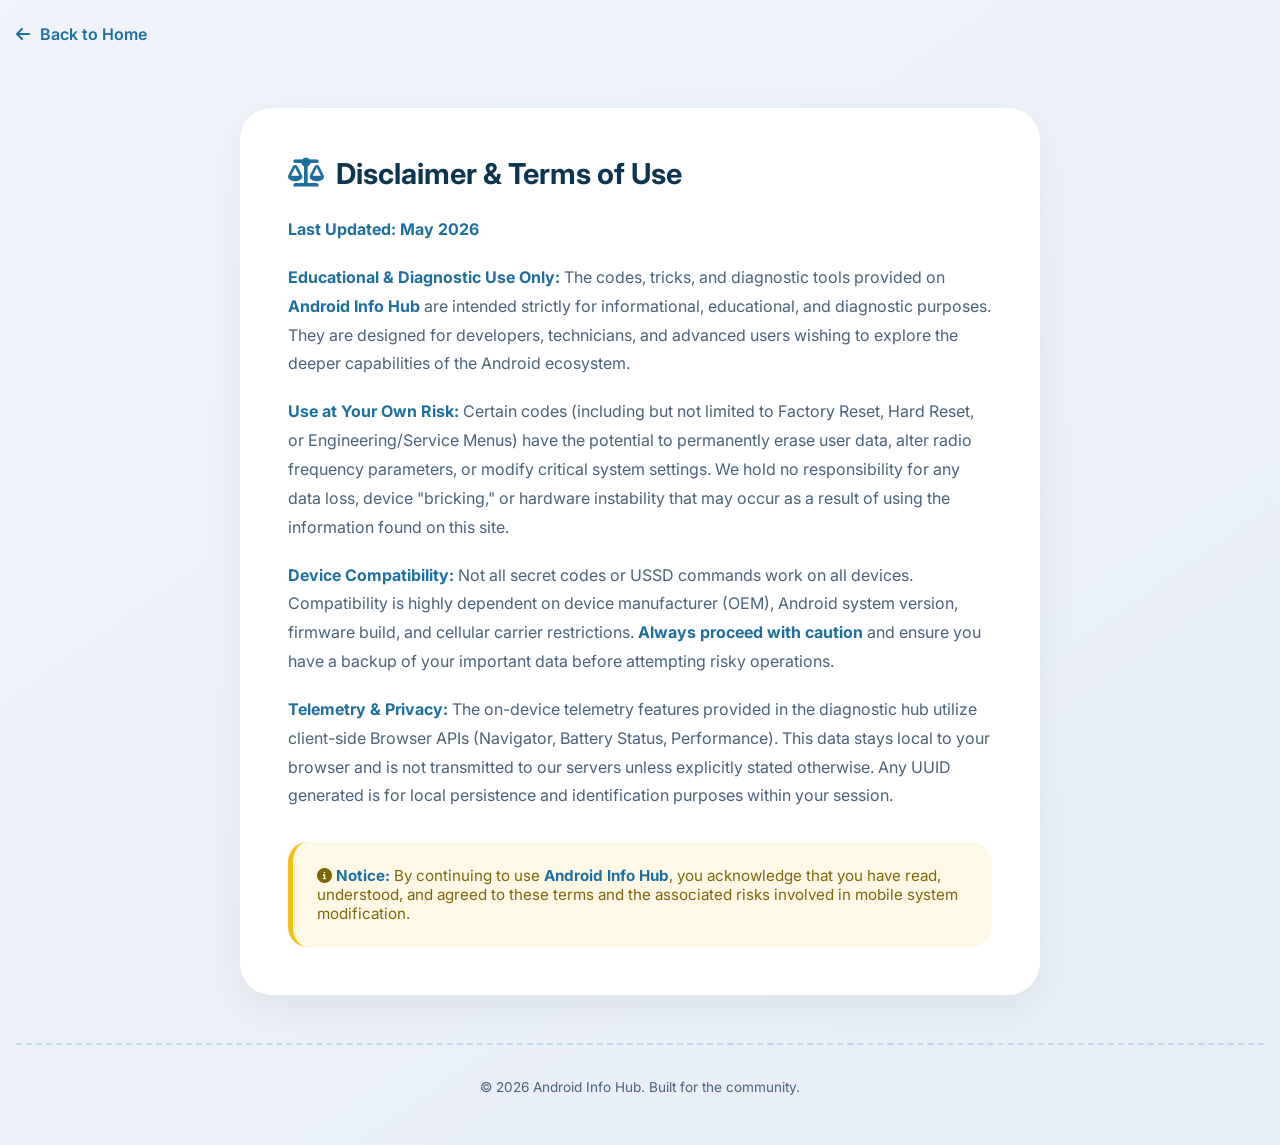
==== disclaimer.html @ 7bdaeedd "updates" ====
<!DOCTYPE html>
<html lang="en">
<head>
    <meta charset="UTF-8">
    <meta name="viewport" content="width=device-width, initial-scale=1.0, viewport-fit=cover">
    <title>Disclaimer & Terms - Android Info Hub</title>
    <link rel="stylesheet" href="https://cdnjs.cloudflare.com/ajax/libs/font-awesome/6.0.0-beta3/css/all.min.css">
    <link href="https://fonts.googleapis.com/css2?family=Inter:opsz,wght@14..32,400;14..32,500;14..32,600;14..32,700&display=swap" rel="stylesheet">
    <link rel="stylesheet" href="style.css">
    <style>
        .disclaimer-page {
            max-width: 800px;
            margin: 2rem auto;
            background: white;
            padding: 3rem;
            border-radius: 32px;
            box-shadow: 0 12px 40px rgba(0,0,0,0.06);
        }
        .back-home {
            display: inline-flex;
            align-items: center;
            gap: 10px;
            color: #1e6f9f;
            text-decoration: none;
            font-weight: 600;
            margin-bottom: 2rem;
            transition: 0.2s;
        }
        .back-home:hover {
            transform: translateX(-5px);
            color: #0d3550;
        }
        h2 {
            color: #0d3550;
            margin-bottom: 1.5rem;
            font-size: 1.8rem;
            display: flex;
            align-items: center;
            gap: 12px;
        }
        .legal-content p {
            line-height: 1.8;
            color: #4a627a;
            margin-bottom: 1.2rem;
        }
        .legal-content strong {
            color: #1e6f9f;
        }
        .notice-box {
            margin-top: 2rem;
            padding: 1.5rem;
            background: #fef9e7;
            border-radius: 20px;
            border-left: 5px solid #f1c40f;
            color: #7d6608;
            font-size: 0.95rem;
        }
    </style>
</head>
<body>
    <div class="container">
        <a href="index.html" class="back-home"><i class="fas fa-arrow-left"></i> Back to Home</a>
        
        <div class="disclaimer-page">
            <h2><i class="fas fa-balance-scale" style="color: #1e6f9f;"></i> Disclaimer & Terms of Use</h2>
            
            <div class="legal-content">
                <p><strong>Last Updated: May 2026</strong></p>
                
                <p><strong>Educational & Diagnostic Use Only:</strong> 
                The codes, tricks, and diagnostic tools provided on <strong>Android Info Hub</strong> are intended strictly for informational, educational, and diagnostic purposes. They are designed for developers, technicians, and advanced users wishing to explore the deeper capabilities of the Android ecosystem.</p>
                
                <p><strong>Use at Your Own Risk:</strong> 
                Certain codes (including but not limited to Factory Reset, Hard Reset, or Engineering/Service Menus) have the potential to permanently erase user data, alter radio frequency parameters, or modify critical system settings. We hold no responsibility for any data loss, device "bricking," or hardware instability that may occur as a result of using the information found on this site.</p>
                
                <p><strong>Device Compatibility:</strong> 
                Not all secret codes or USSD commands work on all devices. Compatibility is highly dependent on device manufacturer (OEM), Android system version, firmware build, and cellular carrier restrictions. <strong>Always proceed with caution</strong> and ensure you have a backup of your important data before attempting risky operations.</p>
                
                <p><strong>Telemetry & Privacy:</strong> 
                The on-device telemetry features provided in the diagnostic hub utilize client-side Browser APIs (Navigator, Battery Status, Performance). This data stays local to your browser and is not transmitted to our servers unless explicitly stated otherwise. Any UUID generated is for local persistence and identification purposes within your session.</p>

                <div class="notice-box">
                    <i class="fas fa-info-circle"></i> <strong>Notice:</strong> 
                    By continuing to use <strong>Android Info Hub</strong>, you acknowledge that you have read, understood, and agreed to these terms and the associated risks involved in mobile system modification.
                </div>
            </div>
        </div>
        
        <footer class="main-footer" style="margin-top: 3rem; text-align: center;">
            <p>&copy; 2026 Android Info Hub. Built for the community.</p>
        </footer>
    </div>
</body>
</html>
---- style.css ----
* {
            margin: 0;
            padding: 0;
            box-sizing: border-box;
        }

        body {
            font-family: 'Inter', sans-serif;
            background: linear-gradient(145deg, #f0f4fa 0%, #e6edf4 100%);
            color: #1a2c3e;
            padding: 1.5rem 1rem 3rem;
            min-height: 100vh;
        }
    /*typewriter effect styling*/
    .hero-typewriter-line {
        display: flex;
        justify-content: center;
        align-items: center;
        margin-top: 0.9rem;
        font-size: 1.3rem;
        font-weight: 700;
        letter-spacing: 0.5px;
        min-height: 2rem;
    }
    .hero-typed {
        animation: colorCycle 3s linear infinite;
    }
    @keyframes colorCycle {
        0%   { color: #1e6f9f; }
        14%  { color: #9b27af; }
        28%  { color: #e67e22; }
        42%  { color: #27ae60; }
        57%  { color: #e74c3c; }
        71%  { color: #2980b9; }
        85%  { color: #f39c12; }
        100% { color: #1e6f9f; }
    }
    .hero-cursor {
        display: inline-block;
        color: #2a8bbf;
        font-weight: 200;
        font-size: 1.3rem;
        animation: cursorBlink 0.75s step-end infinite;
        margin-left: 2px;
    }
    @keyframes cursorBlink {
        0%, 100% { opacity: 1; }
        50% { opacity: 0; }
    }
    /*--end of styling*/    

        .container {
            max-width: 1300px;
            margin: 0 auto;
        }

        .hero {
            text-align: center;
            margin-bottom: 2rem;
        }
        .hero h1 {
            font-weight: 700;
            font-size: 2.2rem;
            background: linear-gradient(135deg, #0b2b3b, #1b4f6e);
            -webkit-background-clip: text;
            background-clip: text;
            color: transparent;
            letter-spacing: -0.3px;
            display: inline-flex;
            align-items: center;
            gap: 12px;
        }
        .hero h1 i {
            background: none;
            -webkit-background-clip: unset;
            background-clip: unset;
            color: #1e6f9f;
            font-size: 2rem;
        }
        .hero p {
            color: #2c5368;
            max-width: 680px;
            margin: 0.7rem auto 0;
            font-weight: 500;
            background: rgba(255,255,240,0.6);
            backdrop-filter: blur(2px);
            padding: 0.5rem 1rem;
            border-radius: 60px;
            display: inline-block;
        }
        /* nav-wrapper acts as a sticky header, containing topbar + tabs-nav */
        .nav-wrapper {
            position: sticky;
            top: 0;
            z-index: 900;
            background: linear-gradient(145deg, #f0f4fa 0%, #e6edf4 100%);
            margin-top: -1.5rem;
            padding-top: 1.5rem;
            margin-bottom: 0;
        }
        /* topbar and hamburger for small screens */
        .topbar {
            display: flex;
            align-items: center;
            justify-content: space-between;
            gap: 12px;
            margin-bottom: 1rem;
        }
        .hamburger {
            background: #1e6f9f;
            color: white;
            border: none;
            padding: 10px 14px;
            border-radius: 10px;
            cursor: pointer;
            font-size: 1.1rem;
            display: none; /* shown only on small screens */
            align-items: center;
            justify-content: center;
        }
        .topbar-brand {
            display: flex;
            align-items: center;
            gap: 10px;
        }
        .topbar-logo {
            width: 36px;
            height: 36px;
            background: linear-gradient(135deg, #0f5b7a, #2a8bbf);
            border-radius: 10px;
            display: flex;
            align-items: center;
            justify-content: center;
            color: white;
            font-size: 1.05rem;
            flex-shrink: 0;
        }
        .topbar-title { font-weight: 700; color: #0d3550; font-size: 1rem; }
        .disclaimer-badge {
            background: #ffecb3;
            border-left: 6px solid #f5a623;
            padding: 0.8rem 1.2rem;
            border-radius: 20px;
            font-size: 0.85rem;
            margin-bottom: 2rem;
            text-align: left;
            display: flex;
            gap: 12px;
            align-items: center;
            flex-wrap: wrap;
            box-shadow: 0 2px 6px rgba(0,0,0,0.03);
        }
        .disclaimer-badge i {
            font-size: 1.4rem;
            color: #e67e22;
        }

        .tabs-nav {
            display: flex;
            flex-wrap: nowrap; /* keep it on one row */
            overflow-x: auto; /* allow horizontal scroll if needed */
            gap: 0.5rem; /* smaller gap */
            margin-bottom: 1.5rem;
            border-bottom: 2px solid rgba(30, 111, 159, 0.2);
            padding-bottom: 0.5rem;
            justify-content: center;
            /* hide scrollbar */
            -ms-overflow-style: none;
            scrollbar-width: none;
        }
        .tabs-nav::-webkit-scrollbar {
            display: none;
        }
        .tab-btn {
            background: transparent;
            border: none;
            font-family: 'Inter', monospace;
            font-weight: 600;
            font-size: 0.85rem; /* Smaller text */
            padding: 0.5rem 1rem; /* Smaller padding */
            border-radius: 40px;
            cursor: pointer;
            transition: all 0.2s ease;
            color: #2c3e50;
            background: #ffffffcc;
            backdrop-filter: blur(4px);
            box-shadow: 0 1px 2px rgba(0,0,0,0.05);
            white-space: nowrap; /* Don't squish words inside button */
        }
        .tab-btn i {
            margin-right: 8px;
            font-size: 0.95rem;
        }
        .tab-btn.active {
            background: #1e6f9f;
            color: white;
            box-shadow: 0 8px 18px rgba(30,111,159,0.25);
        }
        .tab-btn:hover:not(.active) {
            background: #d9e6f2;
            transform: translateY(-1px);
        }

        .tab-pane {
            display: none;
            animation: fadeIn 0.25s ease;
        }
        .tab-pane.active-pane {
            display: block;

        .tricks-grid {
    display: grid;
    grid-template-columns: repeat(auto-fill, minmax(300px, 1fr));
    gap: 1.2rem;
    margin-top: 0.5rem;
}
.trick-card {
    background: #f8fafd;
    border-radius: 24px;
    padding: 1.2rem;
    border: 1px solid #e2edf7;
    transition: all 0.2s;
}
.trick-card:hover {
    transform: translateY(-3px);
    box-shadow: 0 8px 20px rgba(0,0,0,0.05);
}
.trick-title {
    font-weight: 700;
    font-size: 1.2rem;
    margin-bottom: 0.75rem;
    display: flex;
    align-items: center;
    gap: 10px;
    color: #1e6f9f;
}
.trick-desc {
    font-size: 0.9rem;
    color: #2c4b64;
    line-height: 1.4;
    margin-bottom: 0.8rem;
}
.trick-steps {
    background: #ffffff;
    border-radius: 16px;
    padding: 0.6rem 0.8rem;
    font-size: 0.8rem;
    color: #1a2c3e;
    border-left: 3px solid #1e6f9f;
}
.trick-steps summary {
    font-weight: 600;
    cursor: pointer;
    color: #0c4e6e;
}
.trick-steps p {
    margin-top: 0.5rem;
    margin-left: 0.5rem;
}

        }
        @keyframes fadeIn {
            from { opacity: 0; transform: translateY(8px);}
            to { opacity: 1; transform: translateY(0);}
        }

        .card-grid {
            display: flex;
            flex-direction: column;
            gap: 1.2rem;
        }
        .code-card {
            background: rgba(255,255,255,0.92);
            backdrop-filter: blur(2px);
            border-radius: 28px;
            padding: 1rem 1.2rem;
            box-shadow: 0 8px 20px rgba(0,0,0,0.05);
            transition: all 0.2s;
            border: 1px solid rgba(255,255,255,0.6);
            display: flex;
            align-items: center;
            justify-content: space-between;
            flex-wrap: wrap;
            gap: 12px;
        }
        .code-info {
            flex: 3;
        }
        .code-info .code {
            font-family: 'SF Mono', 'Fira Code', monospace;
            font-weight: 700;
            font-size: 1.2rem;
            letter-spacing: 0.5px;
            background: #eef3fc;
            display: inline-block;
            padding: 0.2rem 0.8rem;
            border-radius: 30px;
            color: #0c4e6e;
        }
        .code-info .desc {
            margin-top: 6px;
            font-size: 0.9rem;
            color: #2c4b64;
        }
        .compat-badge {
            display: inline-flex;
            align-items: center;
            gap: 6px;
            background: #e9f0f5;
            padding: 0.2rem 0.8rem;
            border-radius: 40px;
            font-size: 0.7rem;
            font-weight: 600;
            color: #1e5a7a;
            margin-top: 6px;
            margin-right: 8px;
            letter-spacing: -0.2px;
        }
        .compat-badge i {
            font-size: 0.7rem;
        }
        /* Actions row: like + share + copy */
        .card-actions {
            display: flex;
            align-items: center;
            gap: 8px;
            flex-shrink: 0;
            flex-wrap: wrap;
        }
        .action-btn {
            background: #eef2f7;
            border: none;
            width: 36px;
            height: 36px;
            border-radius: 50%;
            display: flex;
            align-items: center;
            justify-content: center;
            cursor: pointer;
            transition: all 0.2s ease;
            font-size: 1rem;
            color: #6d8faa;
        }
        .action-btn:hover {
            transform: scale(1.12);
        }
        .like-btn:hover { background: #ffe0e6; color: #e74c3c; }
        .like-btn.liked { background: #ffe0e6; color: #e74c3c; }
        .share-btn:hover { background: #d9f0ff; color: #0077b6; }
        .like-btn.pop {
            animation: popHeart 0.3s ease;
        }
        @keyframes popHeart {
            0%   { transform: scale(1); }
            50%  { transform: scale(1.4); }
            100% { transform: scale(1); }
        }
        .copy-btn {
            background: #eef2f7;
            border: none;
            padding: 8px 18px;
            border-radius: 60px;
            font-weight: 600;
            font-size: 0.8rem;
            font-family: inherit;
            cursor: pointer;
            transition: 0.2s;
            display: flex;
            align-items: center;
            gap: 8px;
            color: #1e6f9f;
        }
        .copy-btn i {
            font-size: 1rem;
        }
        .copy-btn:hover {
            background: #1e6f9f;
            color: white;
        }
        .warning-tag {
            background: #ffded5;
            border-radius: 40px;
            padding: 0.2rem 0.8rem;
            font-size: 0.7rem;
            font-weight: 700;
            color: #bd3c1a;
            margin-left: 8px;
            display: inline-block;
        }
        .danger-card {
            border-left: 6px solid #e03a3a;
            background: #fff8f0;
        }
        .info-panel {
            background: white;
            border-radius: 28px;
            padding: 1.4rem;
            box-shadow: 0 12px 28px rgba(0,0,0,0.08);
        }
        .info-grid {
            display: grid;
            grid-template-columns: repeat(auto-fit, minmax(240px, 1fr));
            gap: 1rem;
            margin: 1.2rem 0;
        }
        .info-item {
            background: #f8fafd;
            border-radius: 24px;
            padding: 1rem 1rem;
            border: 1px solid #e2edf7;
        }
        .info-label {
            font-weight: 600;
            font-size: 0.75rem;
            text-transform: uppercase;
            letter-spacing: 1px;
            color: #4f7a9e;
        }
        .info-value {
            font-weight: 700;
            font-size: 1.1rem;
            word-break: break-word;
            margin-top: 6px;
            color: #0d3550;
        }
        .refresh-btn {
            background: #1e6f9f;
            color: white;
            border: none;
            padding: 10px 24px;
            border-radius: 40px;
            font-weight: 600;
            cursor: pointer;
            transition: 0.2s;
            box-shadow: 0 4px 12px rgba(30,111,159,0.2);
        }
        .refresh-btn:hover {
            background: #15557a;
            transform: translateY(-2px);
        }

        /* TELEMETRY DASHBOARD STYLES */
        .telemetry-section {
            margin-bottom: 2rem;
            padding-bottom: 1rem;
            border-bottom: 1px solid #e1eaf3;
        }
        .telemetry-section:last-child {
            border-bottom: none;
        }
        .telemetry-section h4 {
            font-size: 1rem;
            color: #1a2c3e;
            margin-bottom: 1rem;
            display: flex;
            align-items: center;
            gap: 10px;
            font-weight: 700;
        }
        .telemetry-section h4 i {
            color: #1e6f9f;
        }

        /* Progress bars for metrics */
        .metric-progress-wrapper {
            margin-top: 8px;
            width: 100%;
        }
        .metric-progress-bar {
            height: 6px;
            background: #e1eaf3;
            border-radius: 10px;
            overflow: hidden;
            position: relative;
        }
        .metric-progress-fill {
            height: 100%;
            border-radius: 10px;
            transition: width 0.8s cubic-bezier(0.4, 0, 0.2, 1);
        }
        .fill-green { background: linear-gradient(90deg, #2ecc71, #27ae60); }
        .fill-yellow { background: linear-gradient(90deg, #f1c40f, #f39c12); }
        .fill-red { background: linear-gradient(90deg, #e74c3c, #c0392b); }
        .fill-blue { background: linear-gradient(90deg, #3498db, #2980b9); }

        /* Security Log Styles */
        .security-log-container {
            background: #1c262f;
            border-radius: 16px;
            padding: 1rem;
            max-height: 250px;
            overflow-y: auto;
            border: 1px solid #2c3e50;
            box-shadow: inset 0 2px 10px rgba(0,0,0,0.2);
        }
        .security-log {
            font-family: 'SF Mono', 'Fira Code', monospace;
            font-size: 0.8rem;
            line-height: 1.6;
            color: #a5b1c2;
        }
        .log-entry {
            display: flex;
            gap: 10px;
            margin-bottom: 4px;
            border-bottom: 1px solid #2d3436;
            padding-bottom: 4px;
        }
        .log-timestamp { color: #4b6584; white-space: nowrap; }
        .log-level { font-weight: 700; width: 60px; flex-shrink: 0; }
        .level-info { color: #45aaf2; }
        .level-success { color: #26de81; }
        .level-warning { color: #fed330; }
        .level-error { color: #eb3b5a; }
        .log-msg { color: #d1d8e0; }

        .info-grid {
            margin-top: 0.5rem;
            margin-bottom: 0.5rem;
        }

        /* BRANDS GRID STYLES */
        .brands-grid {
            display: grid;
            grid-template-columns: repeat(auto-fill, minmax(130px, 1fr));
            gap: 1.2rem;
            margin-bottom: 2rem;
        }
        .brand-card {
            background: #fff;
            border: 2px solid #e1eaf3;
            border-radius: 16px;
            padding: 1.5rem 1rem;
            text-align: center;
            cursor: pointer;
            transition: all 0.2s ease;
            box-shadow: 0 4px 12px rgba(20, 60, 90, 0.04);
            display: flex;
            flex-direction: column;
            align-items: center;
            gap: 0.5rem;
        }
        .brand-card i {
            font-size: 2rem;
            color: #1e6f9f;
        }
        .brand-card span {
            font-weight: 700;
            color: #2c3e50;
            font-size: 1rem;
        }
        .brand-card:hover {
            transform: translateY(-4px);
            border-color: #1e6f9f;
            box-shadow: 0 8px 20px rgba(30, 111, 159, 0.12);
        }
        .brand-header {
            display: flex;
            align-items: center;
            gap: 1rem;
            margin-bottom: 1.5rem;
        }
        .back-btn {
            background: #eef2f7;
            border-radius: 50%;
            width: 40px;
            height: 40px;
            font-size: 1.1rem;
        }
        .back-btn:hover {
            background: #dee6f0;
            transform: translateX(-3px);
        }
        .brand-title {
            font-size: 1.3rem;
            color: #0d3550;
            margin: 0;
        }

        .main-footer {
            margin-top: 3rem;
            border-top: 2px dashed #bfd9ec;
            padding-top: 2rem;
            color: #4a627a;
            font-size: 0.85rem;
            line-height: 1.5;
        }
        .footer-disclaimer {
            background: #f8fafd;
            border: 1px solid #d3e3f2;
            border-radius: 20px;
            padding: 1.5rem;
            margin-bottom: 1.5rem;
        }
        .footer-disclaimer h4 {
            color: #bd3c1a;
            margin-bottom: 0.8rem;
            display: flex;
            align-items: center;
            gap: 8px;
            font-size: 1rem;
        }
        .footer-disclaimer p {
            margin-bottom: 0.6rem;
        }
        .footer-disclaimer p:last-child {
            margin-bottom: 0;
        }
        .footer-disclaimer strong {
            color: #1e6f9f;
        }
        .footer-bottom {
            text-align: center;
            color: #6d8faa;
            font-size: 0.8rem;
        }
        @media (max-width: 600px) {
            body { padding: 1rem; }
            .code-card { flex-direction: column; align-items: flex-start; }
            .copy-btn { align-self: flex-end; }
            .tab-btn { padding: 0.5rem 1rem; font-size: 0.85rem;}
        }
        @media (max-width: 900px) {
            .tabs-nav { justify-content: flex-start; gap: 0.5rem; overflow-x: auto; }
        }
        @media (max-width: 700px) {
            .hamburger { display: inline-flex; align-items: center; justify-content: center; }
            .tabs-nav {
                display: none;
                position: absolute;
                top: 100%;
                left: 0;
                width: 100%;
                z-index: 100;
                background: #fff;
                border-radius: 0 0 16px 16px;
                box-shadow: 0 8px 24px rgba(0,0,0,0.12);
                padding: 0.5rem 0.5rem 0.8rem;
            }
            .tabs-nav.open {
                display: flex;
                flex-direction: column;
                gap: 0.4rem;
            }
            .tab-btn { width: 100%; text-align: left; padding-left: 14px; border-radius: 12px; }
            .topbar { justify-content: space-between; margin-bottom: 0; }
            .nav-wrapper { margin-bottom: 1rem; }
            .global-search { width: 100%; padding: 10px 12px; border-radius: 999px; border: 1px solid #d3e3f2; }
        }

        .global-search { width: 640px; max-width: calc(100% - 40px); padding: 10px 14px; border-radius: 999px; border: 1px solid #e6f0f8; box-shadow: 0 6px 18px rgba(28,67,95,0.06); font-size: 0.95rem; }
        /* Responsive images and embedded content */
        .info-panel img,
        .trick-card img,
        .card-grid img,
        .tricks-grid img,
        .code-card img {
            max-width: 100%;
            height: auto;
            display: block;
            margin: 0.75rem auto;
            border-radius: 12px;
        }
        /* Tighter layout for images inside trick cards */
        .trick-card img { width: 100%; object-fit: cover; }

        /* Make the iframe less tall on small screens so it doesn't push content awkwardly */
        #phoneCodesTab iframe {
            width: 100%;
            height: 600px;
            border: 0;
            border-radius: 12px;
        }
        @media (max-width: 700px) {
            #phoneCodesTab iframe { height: 340px; }
            .hero h1 { font-size: 1.4rem; }
            .hero p { font-size: 0.92rem; max-width: 92%; }
            .disclaimer-badge { font-size: 0.8rem; padding: 0.6rem; }
            .trick-card { padding: 0.9rem; border-radius: 18px; }
            .info-panel { padding: 1rem; }
        }
        .toast-msg {
            position: fixed;
            bottom: 20px;
            left: 50%;
            transform: translateX(-50%);
            background: #1e2f3b;
            color: white;
            padding: 8px 20px;
            border-radius: 50px;
            font-size: 0.85rem;
            z-index: 1000;
            opacity: 0;
            transition: 0.2s;
            pointer-events: none;
        }

        .legal-link {
            color: #1e6f9f;
            text-decoration: none;
            font-weight: 600;
            cursor: pointer;
            margin: 0 10px;
            transition: color 0.2s;
            border-bottom: 1px dashed transparent;
        }
        .legal-link:hover {
            color: #0d3550;
            border-bottom-color: #0d3550;
        }
        .footer-links {
            margin-top: 1rem;
            display: flex;
            justify-content: center;
            flex-wrap: wrap;
            gap: 12px;
        }
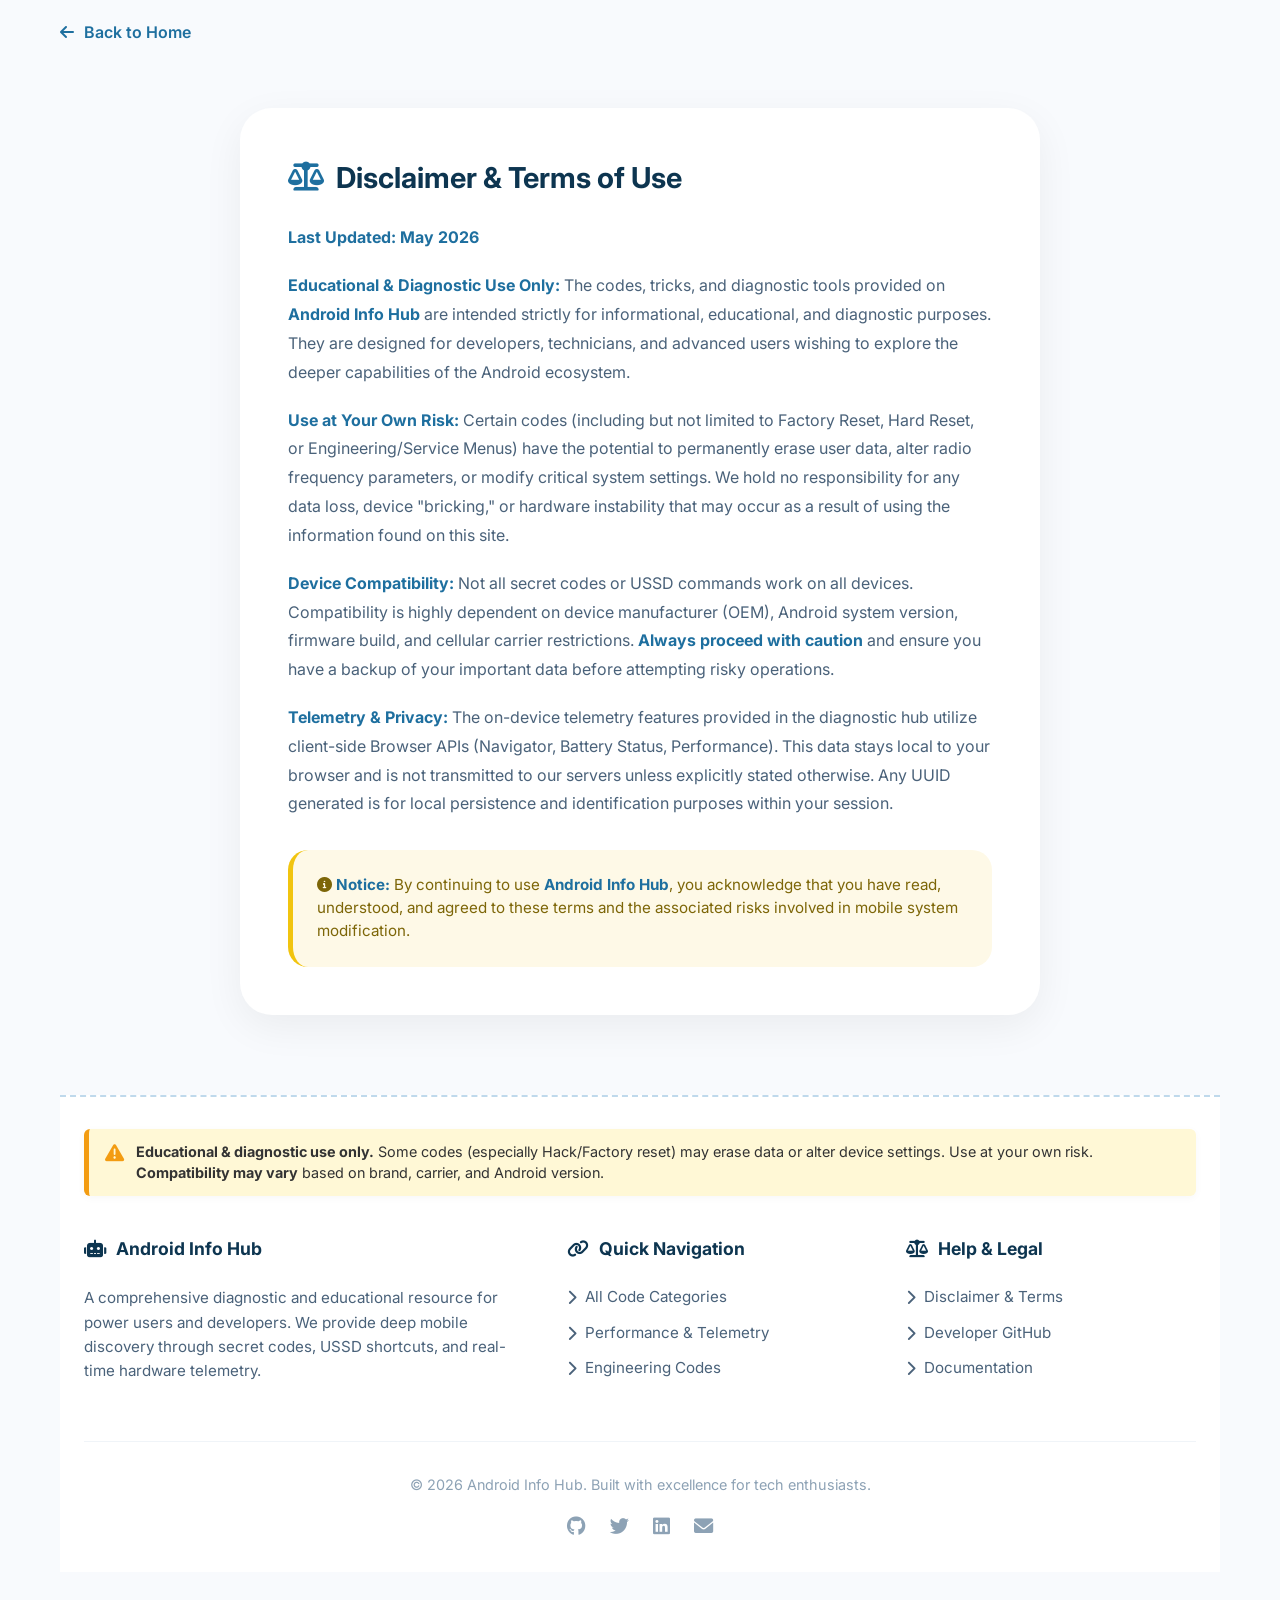
==== commit 41a23b05: "Refactor warning into a global banner styled in footer" ====
--- a/disclaimer.html
+++ b/disclaimer.html
@@ -86,8 +86,44 @@
             </div>
         </div>
         
-        <footer class="main-footer" style="margin-top: 3rem; text-align: center;">
-            <p>&copy; 2026 Android Info Hub. Built for the community.</p>
+        <footer class="main-footer">
+            <div class="global-warning-banner">
+                <i class="fas fa-exclamation-triangle"></i>
+                <div>
+                    <strong>Educational & diagnostic use only.</strong> Some codes (especially Hack/Factory reset) may erase data or alter device settings. Use at your own risk. <strong>Compatibility may vary</strong> based on brand, carrier, and Android version.
+                </div>
+            </div>
+            <div class="footer-grid">
+                <div class="footer-column">
+                    <h4><i class="fas fa-robot"></i> Android Info Hub</h4>
+                    <p>A comprehensive diagnostic and educational resource for power users and developers. We provide deep mobile discovery through secret codes, USSD shortcuts, and real-time hardware telemetry.</p>
+                </div>
+                <div class="footer-column">
+                    <h4><i class="fas fa-link"></i> Quick Navigation</h4>
+                    <ul class="footer-links-list">
+                        <li><a href="index.html"><i class="fas fa-chevron-right"></i> All Code Categories</a></li>
+                        <li><a href="index.html"><i class="fas fa-chevron-right"></i> Performance & Telemetry</a></li>
+                        <li><a href="index.html"><i class="fas fa-chevron-right"></i> Engineering Codes</a></li>
+                    </ul>
+                </div>
+                <div class="footer-column">
+                    <h4><i class="fas fa-balance-scale"></i> Help & Legal</h4>
+                    <ul class="footer-links-list">
+                        <li><a href="disclaimer.html"><i class="fas fa-chevron-right"></i> Disclaimer & Terms</a></li>
+                        <li><a href="https://github.com/devwhitewizard" target="_blank"><i class="fas fa-chevron-right"></i> Developer GitHub</a></li>
+                        <li><a href="README.md"><i class="fas fa-chevron-right"></i> Documentation</a></li>
+                    </ul>
+                </div>
+            </div>
+            <div class="footer-bottom">
+                <p>&copy; 2026 Android Info Hub. Built with excellence for tech enthusiasts.</p>
+                <div class="footer-socials">
+                    <a href="#"><i class="fab fa-github"></i></a>
+                    <a href="#"><i class="fab fa-twitter"></i></a>
+                    <a href="#"><i class="fab fa-linkedin"></i></a>
+                    <a href="#"><i class="fas fa-envelope"></i></a>
+                </div>
+            </div>
         </footer>
     </div>
 </body>
--- a/style.css
+++ b/style.css
@@ -269,6 +269,22 @@
             flex-direction: column;
             gap: 1.2rem;
         }
+        .warning-expanded {
+            font-size: 0.8rem;
+            color: #d93025;
+            background: #fdf2f2;
+            border: 1px solid #f9d7d7;
+            padding: 10px 12px;
+            border-radius: 6px;
+            margin-top: 10px;
+            line-height: 1.4;
+            animation: fadeIn 0.2s ease-in-out;
+        }
+
+        .warning-expanded i {
+            margin-right: 6px;
+        }
+
         .code-card {
             background: rgba(255,255,255,0.92);
             backdrop-filter: blur(2px);
@@ -355,6 +371,152 @@
             50%  { transform: scale(1.4); }
             100% { transform: scale(1); }
         }
+        body {
+            font-family: 'Inter', system-ui, -apple-system, sans-serif;
+            background: #f8fafd;
+            color: #1e2f3b;
+            margin: 0;
+            padding: 0;
+            line-height: 1.5;
+            -webkit-font-smoothing: antialiased;
+            min-height: 100vh;
+            display: flex;
+            flex-direction: column;
+        }
+
+        .container {
+            max-width: 1200px;
+            margin: 0 auto;
+            padding: 20px;
+            padding-bottom: 80px; /* Space for sticky nav info */
+            flex: 1; /* Pushes footer down */
+            display: flex;
+            flex-direction: column;
+        }
+
+        /* PREMIUM FOOTER STYLES */
+        .main-footer {
+            background: #ffffff;
+            border-top: 1px solid #e1e7ee;
+            padding: 4rem 1.5rem 2rem;
+            margin-top: 4rem;
+        }
+
+        .footer-grid {
+            display: grid;
+            grid-template-columns: 1.5fr 1fr 1fr;
+            gap: 3rem;
+            max-width: 1200px;
+            margin: 0 auto;
+        }
+
+        .footer-column h4 {
+            color: #0d3550;
+            font-size: 1.1rem;
+            margin-bottom: 1.5rem;
+            font-weight: 700;
+            display: flex;
+            align-items: center;
+            gap: 10px;
+        }
+
+        .footer-column p {
+            color: #4a627a;
+            font-size: 0.95rem;
+            line-height: 1.6;
+        }
+
+        .footer-links-list {
+            list-style: none;
+            padding: 0;
+            margin: 0;
+        }
+
+        .footer-links-list li {
+            margin-bottom: 0.8rem;
+        }
+
+        .footer-links-list a {
+            color: #4a627a;
+            text-decoration: none;
+            font-size: 0.95rem;
+            transition: all 0.2s ease;
+            display: inline-flex;
+            align-items: center;
+            gap: 8px;
+        }
+
+        .footer-links-list a:hover {
+            color: #1e6f9f;
+            transform: translateX(5px);
+        }
+
+        .footer-bottom {
+            border-top: 1px solid #f0f4f8;
+            margin-top: 3rem;
+            padding-top: 2rem;
+            text-align: center;
+            max-width: 1200px;
+            margin-left: auto;
+            margin-right: auto;
+        }
+
+        .footer-bottom p {
+            color: #8da2b5;
+            font-size: 0.9rem;
+            margin-bottom: 1rem;
+        }
+
+        .footer-socials {
+            display: flex;
+            justify-content: center;
+            gap: 1.5rem;
+            margin-top: 1rem;
+        }
+
+        .footer-socials a {
+            color: #8da2b5;
+            font-size: 1.2rem;
+            transition: color 0.2s;
+        }
+
+        .footer-socials a:hover {
+            color: #1e6f9f;
+        }
+
+        .global-warning-banner {
+            background-color: #fff8d6;
+            border-left: 5px solid #f39c12;
+            padding: 12px 16px;
+            margin: 0 auto 2.5rem auto;
+            border-radius: 6px;
+            color: #333;
+            max-width: 1200px;
+            font-size: 0.9rem;
+            display: flex;
+            align-items: flex-start;
+            gap: 12px;
+            line-height: 1.5;
+            box-shadow: 0 2px 8px rgba(0,0,0,0.03);
+        }
+
+        .global-warning-banner i {
+            color: #f39c12;
+            font-size: 1.2rem;
+            margin-top: 2px;
+        }
+
+        /* Responsive Footer */
+        @media (max-width: 768px) {
+            .footer-grid {
+                grid-template-columns: 1fr;
+                gap: 2rem;
+            }
+            .main-footer {
+                padding: 3rem 1.5rem 1.5rem;
+            }
+        }
+
         .copy-btn {
             background: #eef2f7;
             border: none;
